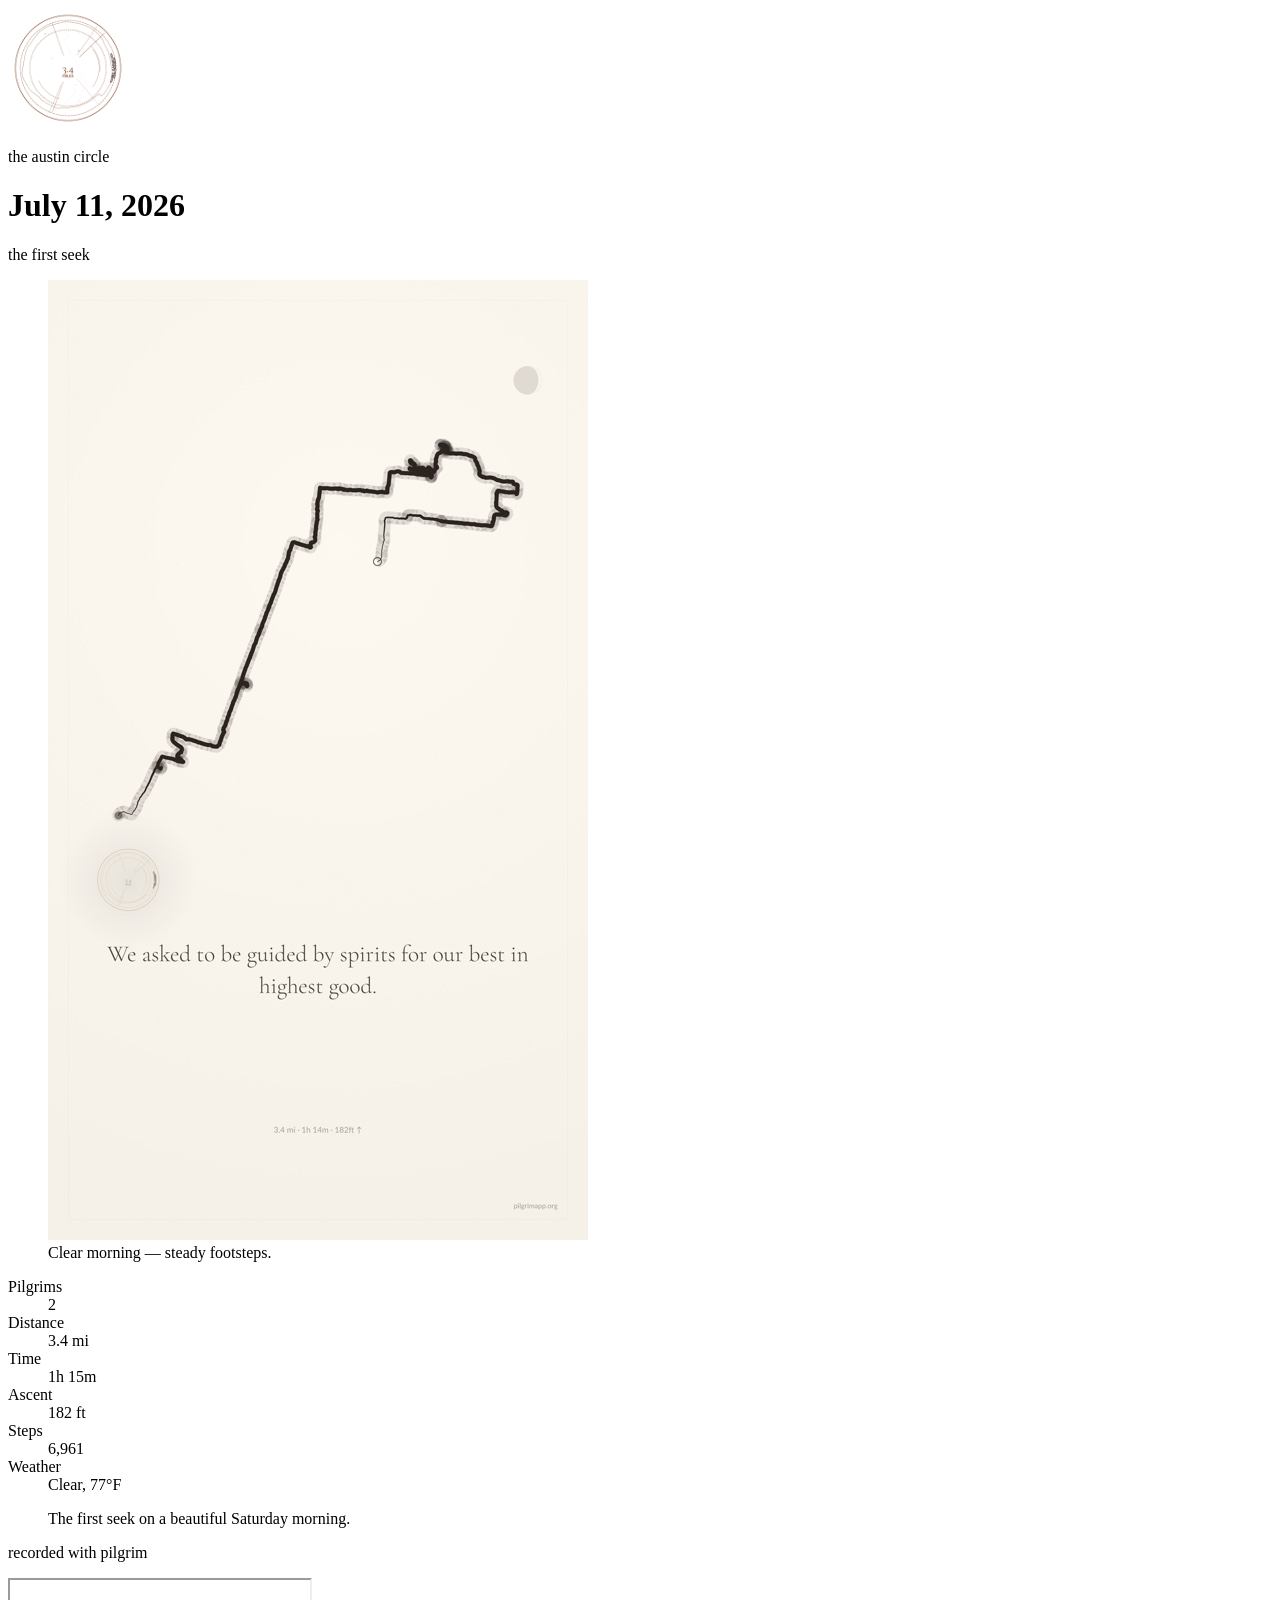
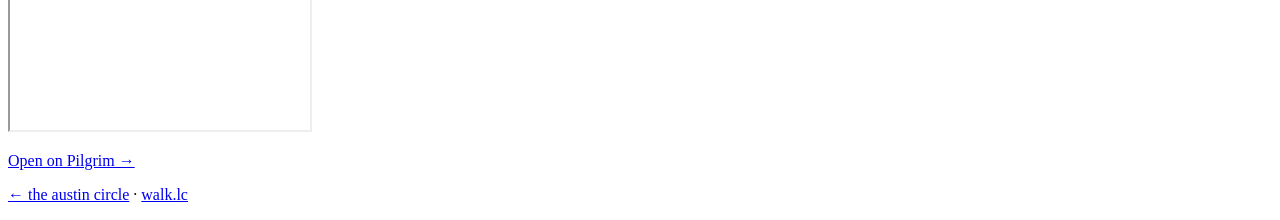
==== austin/2026-07-11/index.html @ 09af0085 "Add austin walk archive — 2026-07-11 Third walk of the Austin Circle and the circle's first seek — t" ====
<!DOCTYPE html>
<html lang="en">
<head>
  <meta charset="UTF-8">
  <meta name="viewport" content="width=device-width, initial-scale=1.0">
  <title>July 11, 2026 — The Austin Circle</title>
  <meta name="description" content="The first seek. July 11, 2026. 3.4 miles around Lady Bird Lake. Two pilgrims. Clear morning, steady footsteps.">

  <link rel="canonical" href="https://walk.lc/austin/2026-07-11/">

  <meta property="og:title" content="July 11, 2026 — The Austin Circle">
  <meta property="og:description" content="The first seek. 3.4 miles around Lady Bird Lake. Two pilgrims. Clear morning, steady footsteps.">
  <meta property="og:type" content="article">
  <meta property="og:url" content="https://walk.lc/austin/2026-07-11/">
  <meta property="og:site_name" content="Local Circle">
  <meta property="og:locale" content="en_US">
  <meta property="og:image" content="https://walk.lc/austin/2026-07-11/og.png">
  <meta property="og:image:width" content="1200">
  <meta property="og:image:height" content="630">
  <meta property="og:image:alt" content="The Austin Circle — July 11, 2026 — 3.4 miles around Lady Bird Lake">

  <meta name="twitter:card" content="summary_large_image">
  <meta name="twitter:title" content="July 11, 2026 — The Austin Circle">
  <meta name="twitter:description" content="The first seek. Two pilgrims. Clear morning, steady footsteps.">
  <meta name="twitter:image" content="https://walk.lc/austin/2026-07-11/og.png">

  <link rel="icon" href="/assets/favicon.svg" type="image/svg+xml">
  <link rel="icon" href="/assets/favicon-32.png" sizes="32x32" type="image/png">
  <link rel="icon" href="/assets/favicon-16.png" sizes="16x16" type="image/png">
  <link rel="apple-touch-icon" href="/assets/apple-touch-icon.png">

  <link rel="preconnect" href="https://fonts.googleapis.com">
  <link rel="preconnect" href="https://fonts.gstatic.com" crossorigin>
  <link href="https://fonts.googleapis.com/css2?family=Cormorant+Garamond:ital,wght@0,300;0,400;1,400&family=Lato:wght@300;400;600&display=swap" rel="stylesheet">

  <link rel="stylesheet" href="/css/site.css">

  <script type="application/ld+json">
  {
    "@context": "https://schema.org",
    "@type": "Event",
    "name": "The Austin Circle — July 11, 2026",
    "description": "The first seek. 3.4 miles around Lady Bird Lake. Two pilgrims.",
    "url": "https://walk.lc/austin/2026-07-11/",
    "image": "https://walk.lc/austin/2026-07-11/og.png",
    "isAccessibleForFree": true,
    "eventStatus": "https://schema.org/EventScheduled",
    "eventAttendanceMode": "https://schema.org/OfflineEventAttendanceMode",
    "startDate": "2026-07-11T08:00:00-05:00",
    "endDate": "2026-07-11T09:15:00-05:00",
    "location": {
      "@type": "Place",
      "name": "Lady Bird Lake, Austin, TX",
      "address": {
        "@type": "PostalAddress",
        "addressLocality": "Austin",
        "addressRegion": "TX",
        "addressCountry": "US"
      }
    },
    "organizer": {
      "@type": "Organization",
      "name": "Local Circle",
      "url": "https://walk.lc/"
    }
  }
  </script>

  <script defer src="https://analytics.walktalkmeditate.org/script.js" data-website-id="1ba0555d-f610-4cc4-bd1d-35c4b710ee3e"></script>
</head>
<body>

  <main>

    <header class="hero entry-hero">
      <img class="entry-seal" src="/austin/2026-07-11/seal.png" width="120" height="120" alt="" aria-hidden="true">
      <p class="entry-eyebrow">the austin circle</p>
      <h1>July 11, 2026</h1>
      <p class="subtitle">the first seek</p>
    </header>

    <figure class="entry-etegami">
      <img src="/austin/2026-07-11/etegami.jpg" width="540" height="960" alt="Hand-drawn map of the July 11 walk, tracing a long loop out from Lady Bird Lake" loading="lazy">
      <figcaption>Clear morning &mdash; steady footsteps.</figcaption>
    </figure>

    <section class="entry-stats" aria-label="Walk stats">
      <dl>
        <div><dt>Pilgrims</dt><dd>2</dd></div>
        <div><dt>Distance</dt><dd>3.4 mi</dd></div>
        <div><dt>Time</dt><dd>1h 15m</dd></div>
        <div><dt>Ascent</dt><dd>182 ft</dd></div>
        <div><dt>Steps</dt><dd>6,961</dd></div>
        <div><dt>Weather</dt><dd>Clear, 77&deg;F</dd></div>
      </dl>
    </section>

    <blockquote class="entry-caption">
      The first seek on a beautiful Saturday morning.
    </blockquote>

    <section class="entry-pilgrim" aria-label="Recorded with Pilgrim">
      <p class="section-label">recorded with pilgrim</p>
      <div class="entry-iframe-wrap">
        <iframe
          src="https://walk.pilgrimapp.org/toEV3xT44t?embed=1"
          loading="lazy"
          title="Pilgrim record of the July 11 walk"
          referrerpolicy="no-referrer-when-downgrade"
          sandbox="allow-scripts allow-popups allow-same-origin"></iframe>
      </div>
      <p class="quiet"><a href="https://walk.pilgrimapp.org/toEV3xT44t" target="_blank" rel="noopener">Open on Pilgrim &rarr;</a></p>
    </section>

  </main>

  <footer>
    <p><a href="/austin/">&larr; the austin circle</a> &middot; <a href="/">walk.lc</a></p>
  </footer>

</body>
</html>
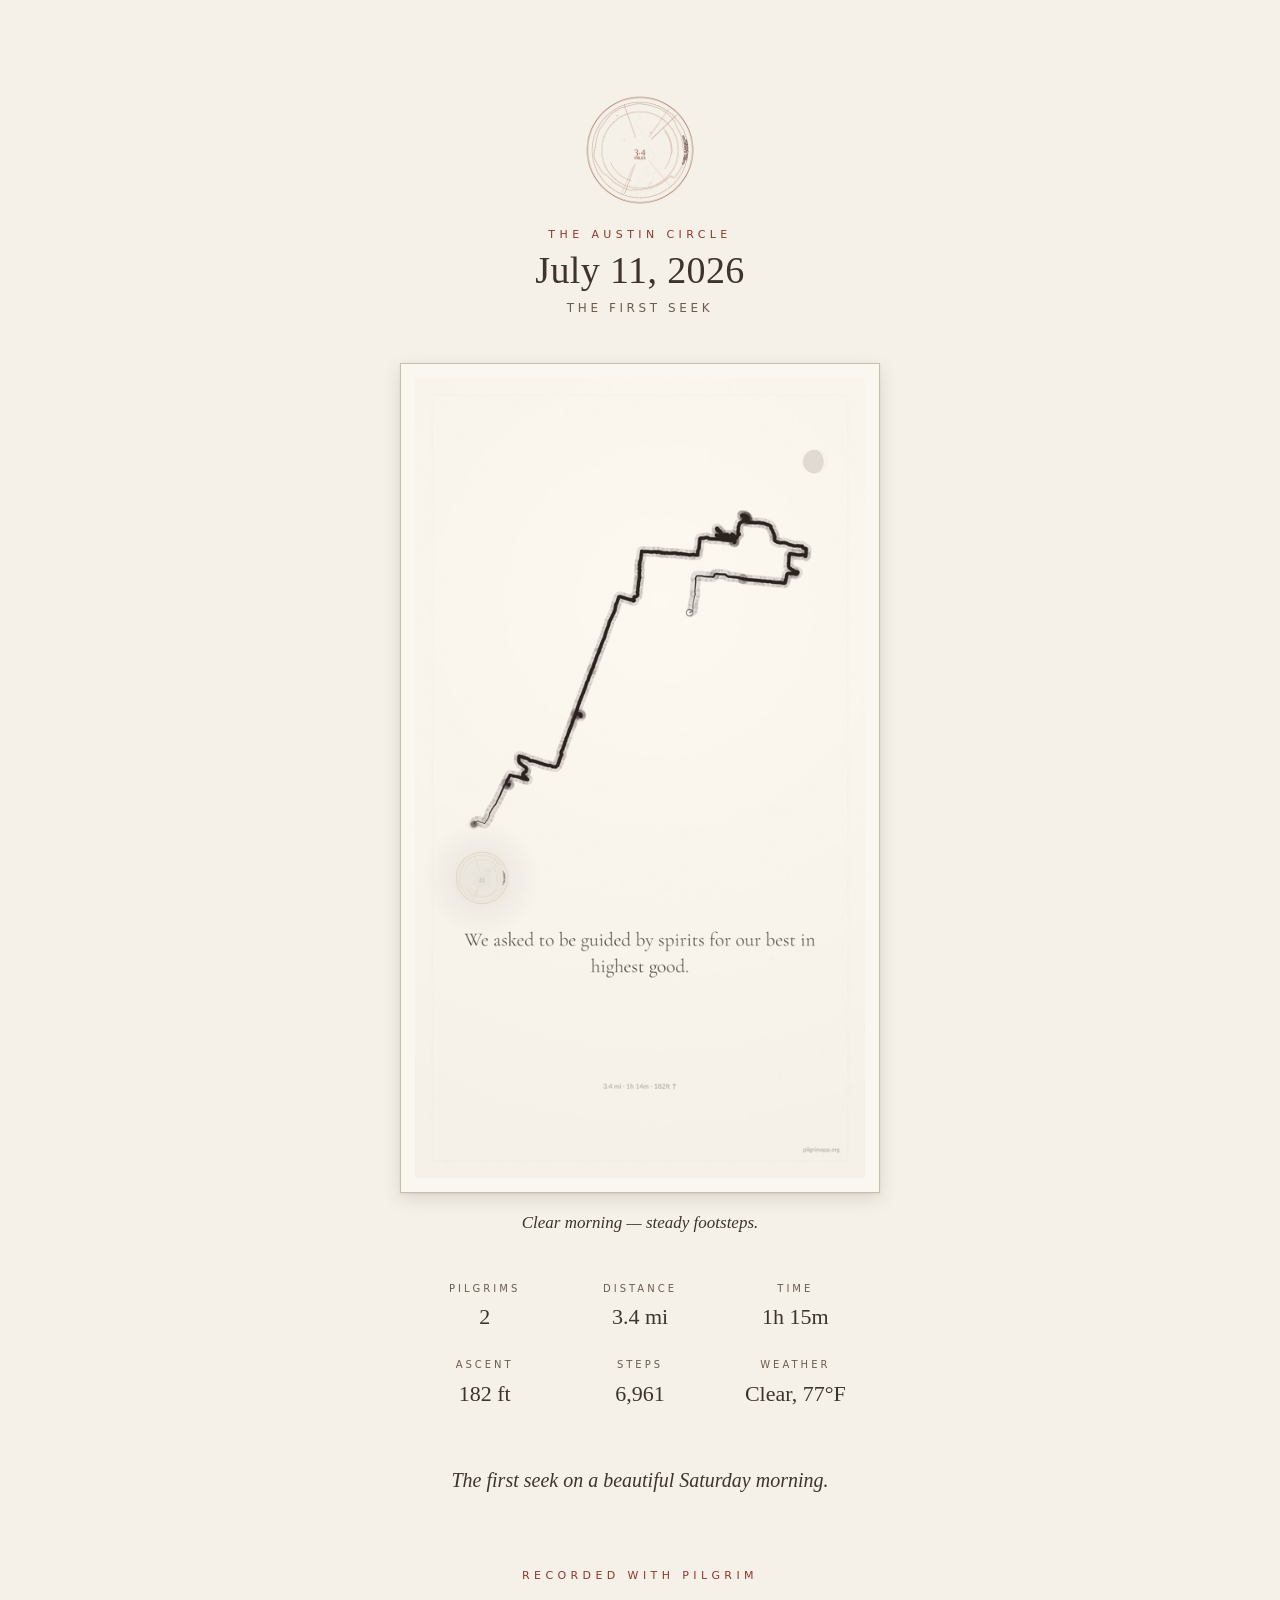
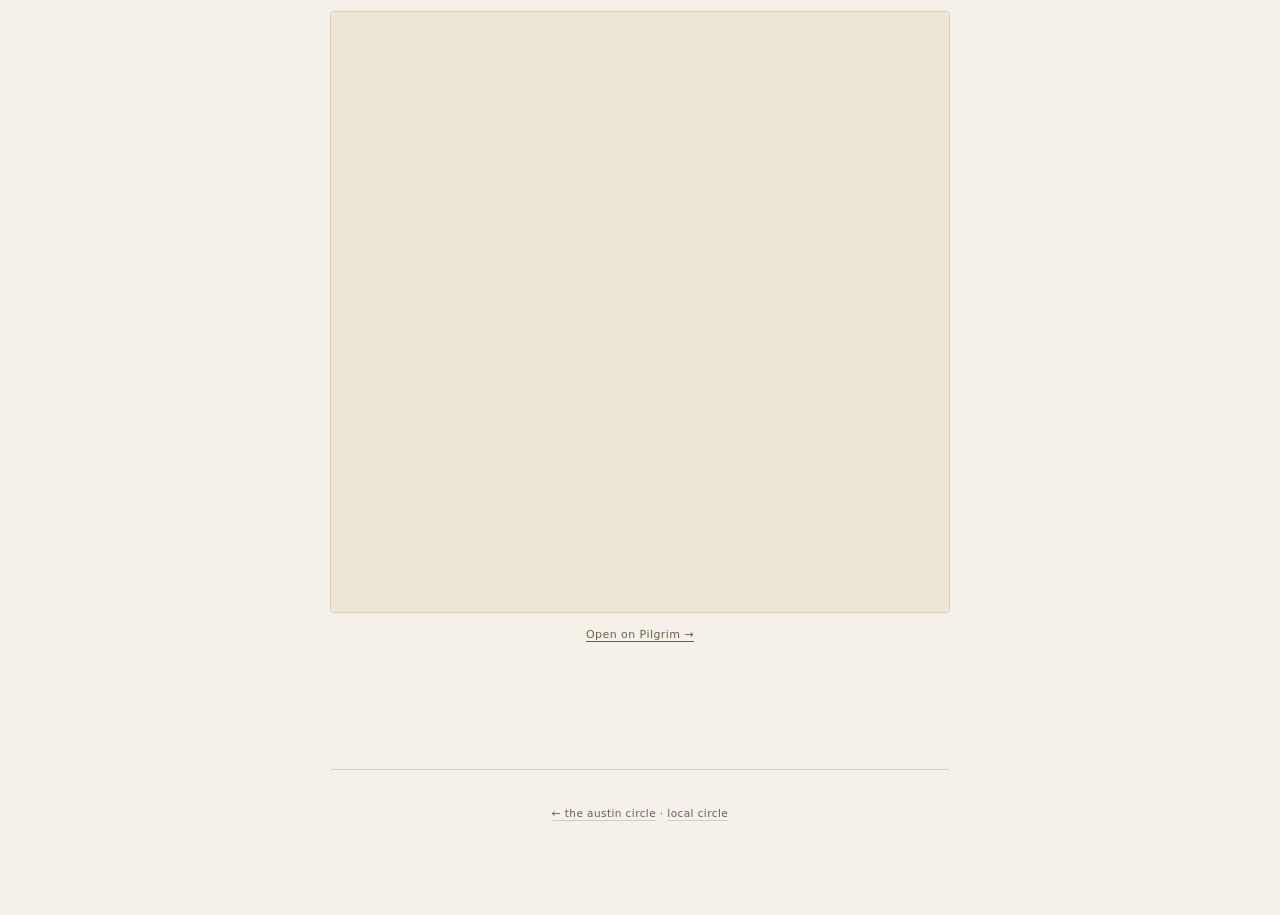
==== commit a00b6f01: "Hibernate the site as an archive on circle.pilgrimapp.org walk.lc is not being renewed and the circl" ====
--- a/austin/2026-07-11/index.html
+++ b/austin/2026-07-11/index.html
@@ -6,15 +6,15 @@
   <title>July 11, 2026 — The Austin Circle</title>
   <meta name="description" content="The first seek. July 11, 2026. 3.4 miles around Lady Bird Lake. Two pilgrims. Clear morning, steady footsteps.">
 
-  <link rel="canonical" href="https://walk.lc/austin/2026-07-11/">
+  <link rel="canonical" href="https://circle.pilgrimapp.org/austin/2026-07-11/">
 
   <meta property="og:title" content="July 11, 2026 — The Austin Circle">
   <meta property="og:description" content="The first seek. 3.4 miles around Lady Bird Lake. Two pilgrims. Clear morning, steady footsteps.">
   <meta property="og:type" content="article">
-  <meta property="og:url" content="https://walk.lc/austin/2026-07-11/">
+  <meta property="og:url" content="https://circle.pilgrimapp.org/austin/2026-07-11/">
   <meta property="og:site_name" content="Local Circle">
   <meta property="og:locale" content="en_US">
-  <meta property="og:image" content="https://walk.lc/austin/2026-07-11/og.png">
+  <meta property="og:image" content="https://circle.pilgrimapp.org/austin/2026-07-11/og.png">
   <meta property="og:image:width" content="1200">
   <meta property="og:image:height" content="630">
   <meta property="og:image:alt" content="The Austin Circle — July 11, 2026 — 3.4 miles around Lady Bird Lake">
@@ -22,7 +22,7 @@
   <meta name="twitter:card" content="summary_large_image">
   <meta name="twitter:title" content="July 11, 2026 — The Austin Circle">
   <meta name="twitter:description" content="The first seek. Two pilgrims. Clear morning, steady footsteps.">
-  <meta name="twitter:image" content="https://walk.lc/austin/2026-07-11/og.png">
+  <meta name="twitter:image" content="https://circle.pilgrimapp.org/austin/2026-07-11/og.png">
 
   <link rel="icon" href="/assets/favicon.svg" type="image/svg+xml">
   <link rel="icon" href="/assets/favicon-32.png" sizes="32x32" type="image/png">
@@ -41,8 +41,8 @@
     "@type": "Event",
     "name": "The Austin Circle — July 11, 2026",
     "description": "The first seek. 3.4 miles around Lady Bird Lake. Two pilgrims.",
-    "url": "https://walk.lc/austin/2026-07-11/",
-    "image": "https://walk.lc/austin/2026-07-11/og.png",
+    "url": "https://circle.pilgrimapp.org/austin/2026-07-11/",
+    "image": "https://circle.pilgrimapp.org/austin/2026-07-11/og.png",
     "isAccessibleForFree": true,
     "eventStatus": "https://schema.org/EventScheduled",
     "eventAttendanceMode": "https://schema.org/OfflineEventAttendanceMode",
@@ -61,7 +61,7 @@
     "organizer": {
       "@type": "Organization",
       "name": "Local Circle",
-      "url": "https://walk.lc/"
+      "url": "https://circle.pilgrimapp.org/"
     }
   }
   </script>
@@ -115,7 +115,7 @@
   </main>
 
   <footer>
-    <p><a href="/austin/">&larr; the austin circle</a> &middot; <a href="/">walk.lc</a></p>
+    <p><a href="/austin/">&larr; the austin circle</a> &middot; <a href="/">local circle</a></p>
   </footer>
 
 </body>
--- a/css/site.css
+++ b/css/site.css
@@ -0,0 +1,616 @@
+/* Local Circle — Local Circle. Warm-rust sibling to pilgrim-landing.
+   Self-contained. Mirrors the typographic conventions of pilgrim-landing/circles.css. */
+
+:root {
+  /* Ink */
+  --ink:       #2C241E;
+  --ink-soft:  #3D342C;
+  --ink-fog:   #6B5D50;
+
+  /* Ground */
+  --paper:     #F5F0E8;
+  --paper-dim: #EFE7D5;
+  --rule:      #D4CBB8;
+
+  /* Accent — warm rust (cinnabar/sumi). The communal-sibling counterpart
+     to pilgrim's cool sage. Used on seals and small accents only. */
+  --accent:        #8B3A2E;
+  --accent-tint:   rgba(139, 58, 46, 0.04);
+  --accent-tint-2: rgba(139, 58, 46, 0.08);
+
+  /* Type */
+  --serif: "Cormorant Garamond", Georgia, "Times New Roman", serif;
+  --sans:  "Lato", -apple-system, system-ui, sans-serif;
+
+  /* Rhythm */
+  --measure: 620px;
+  --gutter:  clamp(24px, 5vw, 48px);
+  --leading: 1.55;
+}
+
+@media (prefers-color-scheme: dark) {
+  :root {
+    --ink:           #EDE4CF;
+    --ink-soft:      #D8CCAF;
+    --ink-fog:       #958A7A;
+    --paper:         #1E1913;
+    --paper-dim:     #251F17;
+    --rule:          #3A2F22;
+    --accent:        #C8635A;
+    --accent-tint:   rgba(200, 99, 90, 0.06);
+    --accent-tint-2: rgba(200, 99, 90, 0.10);
+  }
+}
+
+html {
+  background: var(--paper);
+}
+
+body {
+  background: var(--paper);
+  color: var(--ink);
+  font-family: var(--serif);
+  font-size: 18px;
+  line-height: var(--leading);
+  -webkit-font-smoothing: antialiased;
+  text-rendering: optimizeLegibility;
+  margin: 0;
+  padding: clamp(64px, 10vh, 140px) var(--gutter);
+}
+
+main {
+  max-width: var(--measure);
+  margin: 0 auto;
+}
+
+/* ----- Typography ----- */
+
+h1 {
+  font-size: clamp(32px, 6vw, 44px);
+  line-height: 1.1;
+  font-weight: 300;
+  letter-spacing: 0.01em;
+  color: var(--ink-soft);
+  text-align: center;
+  margin: 0;
+}
+
+h2 {
+  font-size: clamp(18px, 2.4vw, 22px);
+  line-height: 1.3;
+  font-weight: 400;
+  font-style: italic;
+  color: var(--ink-soft);
+  margin: 0 0 1.2em;
+}
+
+p {
+  margin: 0 0 1em;
+}
+
+a {
+  color: var(--accent);
+  text-decoration: underline;
+  text-underline-offset: 3px;
+  text-decoration-thickness: 0.5px;
+}
+
+a:hover {
+  text-decoration-thickness: 1px;
+}
+
+a:focus-visible,
+button:focus-visible {
+  outline: 2px solid var(--accent);
+  outline-offset: 3px;
+  border-radius: 2px;
+}
+
+.city-tile:focus-visible {
+  outline: 2px solid var(--accent);
+  outline-offset: 4px;
+  background: var(--accent-tint);
+  text-decoration: none;
+}
+
+/* ----- Hero (homepage and city pages share these) ----- */
+
+.hero {
+  text-align: center;
+  margin-bottom: clamp(48px, 8vh, 80px);
+}
+
+.hero-seal {
+  display: block;
+  margin: 0 auto 1.25rem;
+}
+
+.hero .seal-master    { width: clamp(120px, 20vw, 160px); height: clamp(120px, 20vw, 160px); }
+.hero .seal-city      { width: clamp(160px, 26vw, 200px); height: clamp(160px, 26vw, 200px); }
+
+.tagline {
+  font-family: var(--sans);
+  font-weight: 300;
+  font-size: 12px;
+  letter-spacing: 0.4em;
+  text-transform: uppercase;
+  color: var(--ink-fog);
+  margin: 0.5em 0 0;
+}
+
+.subtitle {
+  font-family: var(--sans);
+  font-weight: 300;
+  font-size: 12px;
+  letter-spacing: 0.3em;
+  text-transform: uppercase;
+  color: var(--ink-fog);
+  margin: 0.4em 0 0;
+}
+
+/* ----- Manifesto ----- */
+
+.manifesto {
+  text-align: center;
+  font-size: clamp(17px, 1.8vw, 19px);
+  font-style: italic;
+  color: var(--ink-soft);
+  max-width: 28rem;
+  margin: clamp(32px, 5vh, 56px) auto;
+  line-height: 1.6;
+}
+
+.manifesto p { margin: 0 0 0.5em; }
+.manifesto p:last-child { margin-bottom: 0; }
+
+/* ----- Section labels ----- */
+
+.section-label {
+  font-family: var(--sans);
+  font-weight: 300;
+  font-size: 11px;
+  letter-spacing: 0.4em;
+  text-transform: uppercase;
+  color: var(--accent);
+  text-align: center;
+  margin: clamp(48px, 8vh, 80px) 0 clamp(20px, 3vh, 32px);
+}
+
+/* ----- City seal grid (homepage) ----- */
+
+.city-grid {
+  display: grid;
+  grid-template-columns: repeat(3, 1fr);
+  gap: clamp(8px, 2vw, 16px);
+  max-width: 28rem;
+  margin: 0 auto;
+}
+
+@media (max-width: 480px) {
+  .city-grid { grid-template-columns: repeat(2, 1fr); }
+}
+
+.city-tile {
+  text-align: center;
+  padding: 1rem 0.5rem;
+  border-radius: 4px;
+  text-decoration: none;
+  color: inherit;
+  transition: background 0.2s;
+}
+
+.city-tile:hover { background: var(--accent-tint); text-decoration: none; }
+
+.city-tile-seal {
+  width: clamp(80px, 16vw, 100px);
+  height: clamp(80px, 16vw, 100px);
+  display: block;
+  margin: 0 auto 0.75rem;
+}
+
+.city-tile-name {
+  font-family: var(--sans);
+  font-weight: 400;
+  font-size: 11px;
+  letter-spacing: 0.25em;
+  text-transform: uppercase;
+  color: var(--ink-soft);
+}
+
+/* ----- City page: poetry ----- */
+
+.poetry {
+  text-align: center;
+  font-style: italic;
+  font-size: clamp(17px, 1.8vw, 19px);
+  color: var(--ink-soft);
+  margin: clamp(40px, 6vh, 64px) auto;
+  max-width: 26rem;
+  line-height: 1.6;
+}
+
+.poetry .attribution {
+  display: block;
+  font-style: normal;
+  font-family: var(--sans);
+  font-weight: 300;
+  font-size: 11px;
+  letter-spacing: 0.25em;
+  text-transform: uppercase;
+  color: var(--accent);
+  margin-top: 0.9rem;
+}
+
+/* ----- City page: rule + next walk ----- */
+
+.rule-block {
+  text-align: center;
+  margin: clamp(40px, 6vh, 64px) 0;
+}
+
+.rule-block .rule {
+  font-size: clamp(18px, 2vw, 21px);
+  color: var(--ink);
+  max-width: 22rem;
+  margin: 0 auto 0.6em;
+  line-height: 1.5;
+}
+
+.rule-block .next {
+  font-family: var(--sans);
+  font-weight: 400;
+  font-size: 12px;
+  letter-spacing: 0.3em;
+  text-transform: uppercase;
+  color: var(--accent);
+  margin: 0;
+}
+
+/* ----- City page: practical block ----- */
+
+.practical {
+  background: var(--accent-tint);
+  border-radius: 4px;
+  padding: clamp(20px, 3vh, 28px) clamp(20px, 3vw, 32px);
+  margin: clamp(32px, 5vh, 48px) 0;
+  font-family: var(--sans);
+  font-weight: 300;
+  font-size: 14px;
+  line-height: 1.7;
+  color: var(--ink-soft);
+}
+
+.practical dl { margin: 0; }
+
+.practical dt {
+  text-transform: uppercase;
+  letter-spacing: 0.25em;
+  font-size: 10px;
+  font-weight: 400;
+  color: var(--accent);
+  margin-top: 1em;
+}
+
+.practical dt:first-child { margin-top: 0; }
+
+.practical dd {
+  margin: 0.2em 0 0;
+  font-size: 14px;
+}
+
+.practical .secondary {
+  font-size: 11px;
+  letter-spacing: 0.04em;
+  color: var(--ink-fog);
+  margin-top: 0.3em;
+}
+
+.practical .secondary a {
+  color: var(--ink-fog);
+  text-decoration: none;
+  border-bottom: 1px solid var(--rule);
+  padding-bottom: 1px;
+}
+
+/* ----- Footer ----- */
+
+footer {
+  max-width: var(--measure);
+  margin: clamp(96px, 14vh, 160px) auto 0;
+  padding-top: 2em;
+  border-top: 1px solid var(--rule);
+  text-align: center;
+}
+
+footer p {
+  font-family: var(--sans);
+  font-weight: 300;
+  font-size: 10.5px;
+  line-height: 1.4;
+  letter-spacing: 0.04em;
+  color: var(--ink-fog);
+  text-transform: lowercase;
+  margin: 0 0 0.4em;
+}
+
+footer a {
+  color: var(--ink-fog);
+  text-decoration: none;
+  border-bottom: 1px solid var(--rule);
+  padding-bottom: 1px;
+}
+
+.footer-duck {
+  display: inline-block;
+  margin-top: 1.25rem;
+  opacity: 0.6;
+  transition: opacity 300ms ease;
+  line-height: 0;
+  text-decoration: none;
+  border-bottom: none;
+  padding: 0;
+  position: relative;
+  width: 24px;
+  height: 24px;
+}
+
+.footer-duck:hover,
+.footer-duck:focus,
+.footer-duck:focus-visible {
+  border-bottom-color: transparent;
+}
+
+.footer-duck img {
+  display: block;
+  width: 24px;
+  height: 24px;
+  position: absolute;
+  top: 0;
+  left: 0;
+  transition: opacity 250ms ease;
+}
+
+.footer-duck .footer-duck-animated {
+  opacity: 0;
+}
+
+.footer-duck:hover,
+.footer-duck:focus-visible {
+  opacity: 1;
+  outline: none;
+}
+
+.footer-duck:hover .footer-duck-static,
+.footer-duck:focus-visible .footer-duck-static {
+  opacity: 0;
+}
+
+.footer-duck:hover .footer-duck-animated,
+.footer-duck:focus-visible .footer-duck-animated {
+  opacity: 1;
+}
+
+/* ----- Walks archive (city page) ----- */
+
+.walks-archive {
+  margin-top: clamp(56px, 9vh, 88px);
+  padding-top: clamp(32px, 5vh, 48px);
+  border-top: 1px solid var(--rule);
+}
+
+.walks-grid {
+  display: grid;
+  grid-template-columns: repeat(auto-fill, minmax(140px, 1fr));
+  gap: clamp(20px, 3vw, 32px);
+  max-width: 32rem;
+  margin: 0 auto;
+}
+
+.walk-stamp {
+  display: flex;
+  flex-direction: column;
+  align-items: center;
+  text-align: center;
+  text-decoration: none;
+  color: inherit;
+  padding: 0.75rem 0.5rem;
+  border-radius: 4px;
+  transition: background 0.2s;
+}
+
+.walk-stamp:hover {
+  background: var(--accent-tint);
+  text-decoration: none;
+}
+
+.walk-stamp-seal {
+  width: clamp(96px, 18vw, 124px);
+  height: clamp(96px, 18vw, 124px);
+  display: block;
+  margin: 0 auto 0.75rem;
+  opacity: 0.92;
+}
+
+.walk-stamp-date {
+  font-family: var(--sans);
+  font-weight: 400;
+  font-size: 11px;
+  letter-spacing: 0.25em;
+  text-transform: uppercase;
+  color: var(--ink-soft);
+  margin-bottom: 0.2em;
+}
+
+.walk-stamp-meta {
+  font-family: var(--sans);
+  font-weight: 300;
+  font-size: 10.5px;
+  letter-spacing: 0.04em;
+  color: var(--ink-fog);
+}
+
+/* ----- Walk entry page ----- */
+
+.entry-hero {
+  margin-bottom: clamp(32px, 5vh, 48px);
+}
+
+.entry-eyebrow {
+  font-family: var(--sans);
+  font-weight: 300;
+  font-size: 11px;
+  letter-spacing: 0.4em;
+  text-transform: uppercase;
+  color: var(--accent);
+  margin: 0 0 0.6em;
+}
+
+.entry-seal {
+  display: block;
+  width: clamp(90px, 14vw, 120px);
+  height: auto;
+  margin: 0 auto 1rem;
+  opacity: 0.9;
+}
+
+.entry-hero h1 {
+  font-size: clamp(28px, 5vw, 38px);
+  margin-bottom: 0.2em;
+}
+
+.entry-hero .subtitle {
+  font-family: var(--sans);
+  font-weight: 300;
+  font-size: 12px;
+  letter-spacing: 0.3em;
+  text-transform: uppercase;
+  color: var(--ink-fog);
+  margin: 0;
+}
+
+.entry-etegami {
+  margin: clamp(32px, 5vh, 48px) 0;
+  text-align: center;
+}
+
+.entry-etegami img {
+  display: block;
+  box-sizing: border-box;
+  width: 100%;
+  max-width: 480px;
+  height: auto;
+  margin: 0 auto;
+  background: #FAF7F0;
+  padding: clamp(8px, 1.4vw, 14px);
+  border: 1px solid #C8BFAA;
+  box-shadow:
+    0 1px 2px rgba(44, 36, 30, 0.08),
+    0 6px 18px rgba(44, 36, 30, 0.12);
+}
+
+@media (prefers-color-scheme: dark) {
+  .entry-etegami img {
+    border-color: #B5A78B;
+    box-shadow:
+      0 0 0 6px rgba(181, 167, 139, 0.18),
+      0 14px 48px rgba(245, 240, 232, 0.14),
+      0 0 120px rgba(245, 240, 232, 0.10);
+  }
+}
+
+.entry-etegami figcaption {
+  font-style: italic;
+  font-size: clamp(15px, 1.7vw, 17px);
+  color: var(--ink-soft);
+  margin-top: 1em;
+}
+
+.entry-stats {
+  margin: clamp(32px, 5vh, 48px) auto;
+  max-width: 28rem;
+}
+
+.entry-stats dl {
+  display: grid;
+  grid-template-columns: repeat(3, 1fr);
+  gap: 1.25em 1em;
+  margin: 0;
+}
+
+@media (max-width: 480px) {
+  .entry-stats dl { grid-template-columns: repeat(2, 1fr); }
+}
+
+.entry-stats dl > div {
+  text-align: center;
+}
+
+.entry-stats dt {
+  font-family: var(--sans);
+  font-weight: 300;
+  font-size: 10px;
+  letter-spacing: 0.3em;
+  text-transform: uppercase;
+  color: var(--ink-fog);
+  margin-bottom: 0.4em;
+}
+
+.entry-stats dd {
+  font-family: var(--serif);
+  font-size: clamp(18px, 2.2vw, 22px);
+  color: var(--ink-soft);
+  margin: 0;
+}
+
+.entry-caption {
+  font-style: italic;
+  text-align: center;
+  font-size: clamp(17px, 2vw, 20px);
+  line-height: 1.5;
+  color: var(--ink-soft);
+  margin: clamp(40px, 6vh, 60px) auto;
+  max-width: 32rem;
+  padding: 0 clamp(16px, 4vw, 32px);
+  border-left: none;
+}
+
+.entry-pilgrim {
+  margin-top: clamp(48px, 7vh, 72px);
+}
+
+.entry-iframe-wrap {
+  border: 1px solid var(--rule);
+  border-radius: 4px;
+  overflow: hidden;
+  margin-bottom: 0.75em;
+}
+
+.entry-iframe-wrap iframe {
+  display: block;
+  width: 100%;
+  height: 600px;
+  border: 0;
+  background: var(--paper-dim);
+}
+
+.entry-pilgrim .quiet {
+  text-align: center;
+  font-family: var(--sans);
+  font-weight: 300;
+  font-size: 11px;
+  letter-spacing: 0.04em;
+  color: var(--ink-fog);
+}
+
+.entry-pilgrim .quiet a {
+  color: var(--ink-fog);
+}
+
+/* ----- Reduced motion ----- */
+
+@media (prefers-reduced-motion: reduce) {
+  * {
+    animation-duration: 0s !important;
+    transition-duration: 0s !important;
+  }
+}
